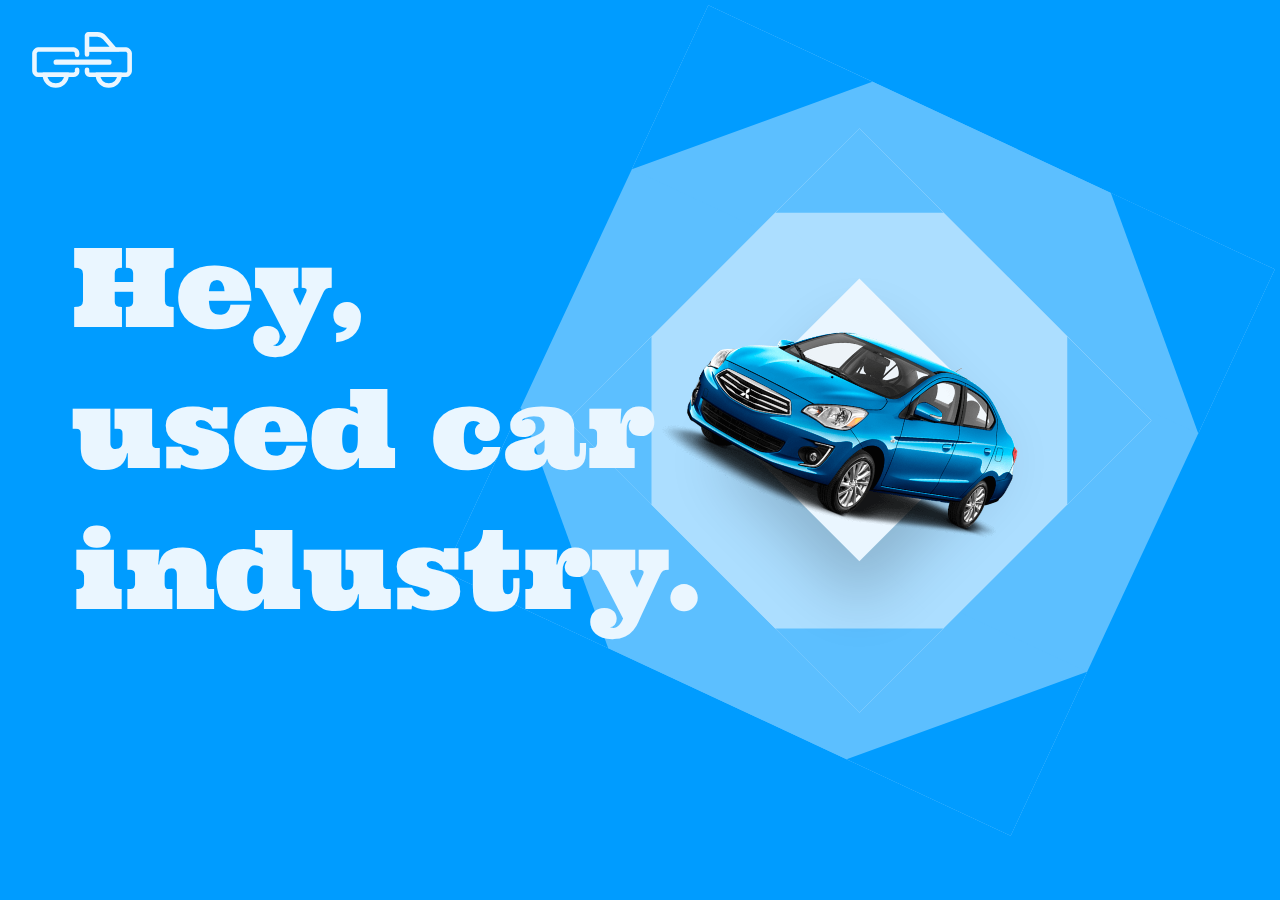
==== index2.html @ 90c80bec "new concept index2.html, new logo" ====
<!DOCTYPE html>
<html>
<head>
    <meta charset="UTF-8">
    <title>CarChain</title>
    <link href="https://fonts.googleapis.com/css?family=Ultra" rel="stylesheet">
    <link rel="stylesheet" type="text/css" href="index2.css" >
</head>

<body>
    <!-- <div class="navigation">
        <a class="nav-link">Trucks</a>
        <a class="nav-link">Cars</a>
        <a class="nav-link">Vans</a>
        <img src="/logo.png" />
        <a class="nav-link">Sell a Vehicle</a>
        <a class="nav-link">My Vehicles</a>
    </div> -->
    <div class="logo-container">
        <?xml version="1.0" encoding="UTF-8"?><svg class="logo-image" width="415px" height="232px" viewBox="0 0 415 232" version="1.1" xmlns="http://www.w3.org/2000/svg" xmlns:xlink="http://www.w3.org/1999/xlink"><!-- Generator: Sketch 52.6 (67491) - http://www.bohemiancoding.com/sketch --><title>Logo1</title><desc>Created with Sketch.</desc><g id="Page-1" stroke="none" stroke-width="1" fill="none" fill-rule="evenodd"><g id="Logo1" transform="translate(9.000000, 10.000000)" stroke="#979797"><g id="SVG-Layer" transform="translate(198.500000, 115.500000) rotate(-270.000000) translate(-198.500000, -115.500000) translate(145.000000, -83.000000)"><g id="Group" transform="translate(0.500000, 0.500000)"><rect id="Rectangle" stroke-width="18" x="51.0032422" y="84.2125" width="3.48231335" height="222.900718" rx="1.74115667"></rect><path d="M22.3691603,218.333092 L14.180103,218.333092 C8.55853461,218.333092 0.384818987,226.93366 0.384818987,232.608588 L0.384824642,307.319452 L0.384830297,381.02446 C0.384830297,386.699387 8.94200969,395.299955 14.563578,395.299955 L90.821224,395.299955 C96.4427358,395.299955 105,386.699387 105,381.02446 L105,306.816524 L105,232.608588 C105,226.93366 98.9307625,218.333092 93.3092507,218.333092 C89.5615762,218.333092 86.6616201,218.333092 84.6093824,218.333092" id="Path" stroke-width="19" stroke-linecap="round"></path><path d="M20.4865923,0.264265649 L9.77379533,0.264265649 C4.15222698,0.264265649 0.384807678,4.86477041 0.384807678,10.5397552 L0.384807678,89.2506195 L0.384818987,162.955627 C0.384818987,168.630555 8.94200969,177.231122 14.563578,177.231122 L90.821224,177.231122 C96.4427358,177.231122 105,168.630555 105,162.955627 L105,88.7476911 L105,10.5397552 C105,4.86477041 98.6165203,0.264265649 92.9950085,0.264265649 L84.5968461,0.264265649" id="Path" stroke-width="19" stroke-linecap="round" stroke-linejoin="round" transform="translate(52.692404, 88.747694) scale(1, -1) translate(-52.692404, -88.747694) "></path></g></g><path d="M89.5,212 C114.076671,212 134,193.643675 134,171 C134,169.64833 134,168.481663 134,167.5 L45,167.5 C45,168.950355 45,170.117022 45,171 C45,193.643675 64.9233286,212 89.5,212 Z" id="Oval" stroke-width="19"></path><path d="M309.5,212 C334.076671,212 354,193.643675 354,171 C354,169.64833 354,168.481663 354,167.5 L265,167.5 C265,168.950355 265,170.117022 265,171 C265,193.643675 284.923329,212 309.5,212 Z" id="Oval" stroke-width="19"></path><path d="M333.445793,61.0226003 L219.27,61.0226003 L219.27,5 C219.27,2.23857625 221.508576,1.14194103e-13 224.27,1.13686838e-13 L262.400303,1.49213975e-13 C274.018886,1.47079675e-13 285.063356,5.05178834 292.66145,13.8415794 L333.445793,61.0226003 Z" id="Path-6" stroke-width="19"></path></g></g></svg>
    </div>
    <div class="hero">
        <div class="layer-one">
            <h1 class="hero-text">Hey,<br> used car<br> industry.</h1>
            <div class="layer-two">
                <div class="layer-three">
                    <div class="layer-four">
                        <img class="hero-image" src="car1.png" />
                    </div>
                </div>
            </div>
        </div>
    </div>
    <script>
        document.getElementsByClassName("logo-image")[0].addEventListener("mouseover", ev => {
            console.log(ev.target);
        });
    </script>
</body>

</html>
---- index2.css ----
html, body {
    margin: 0;
    padding: 0;
}

.logo-container {
    position: absolute;
    width: 100px;
    margin: 2rem;
}
    .logo-image {
        width: 100%;
        height: auto;
        cursor: pointer;
    }
    .logo-image:hover {
        
    }
        .logo-image g {
            stroke: #eaf6ff;
        }

.hero {
    height: 100vh;
    width: 100vw;
    overflow-y: hidden;
}
    .layer-one {
        height: 100%;
        width: 100%;
        background: #009cff;
        display: flex;
    }
        .hero-text {
            font-family: 'Ultra', serif;
            font-size: 110px;
            font-weight: normal;
            position: absolute;
            margin-left: 8vh;
            color: #eaf6ff;
            margin-top: 24vh;
            z-index: 1;
        }
        .layer-two {
            height: 625px;
            background: #5cbfff;
            margin: 12vh 12vh 0 auto;
            display: flex;
            position: relative;
            transform: rotate(25deg);
        }
        .layer-two, .layer-two::before, .layer-two::after {
            width: 625px;
        }
        .layer-two::before, .layer-two::after {
            border-left: solid #019cff 181.25px;
            border-right: solid #019cff 181.25px;
        }
        .layer-two::before {
            border-bottom: solid #5cbfff 181.25px;
        }
        .layer-two::after {
            border-top: solid #5cbfff 181.25px;
        }
        .layer-two::before, .layer-two::after,
        .layer-three::before, .layer-three::after {
            content: "";
            position: absolute;
            box-sizing: border-box;
            height: 0;
        }
        .layer-two::after, .layer-three::after {
            bottom: 0;
        }
            .layer-three {
                background: #acdeff;
                height: 412.5px;
                position: absolute;
                margin: 106.25px 0 0 106.25px;
                z-index: 1;
                transform: rotate(20deg);
            }
            .layer-three, .layer-three::before, .layer-three::after {
                width: 412.5px;
            }
            .layer-three::before, .layer-three::after {
                border-left: solid #5cbfff 119.625px;
                border-right: solid #5cbfff 119.625px;
            }
            .layer-three::before {
                border-bottom: solid #acdeff 119.625px;
            }
            .layer-three::after {
                border-top: solid #acdeff 119.625px;
            }
                .layer-four {
                    width: 200px;
                    height: 200px;
                    background: #eaf6ff;
                    position: absolute;
                    display: flex;
                    justify-content: center;
                    align-items: center;
                    margin-top: 106.25px;
                    margin-left: 106.25px;
                    box-shadow: 30px 30px 60px #00000030;
                    z-index: 1;
                }
                    .hero-image {
                        width: 500px;
                        transform: rotate(-20deg);
                        margin-left: 50px;
                        margin-bottom: 30px;
                    }
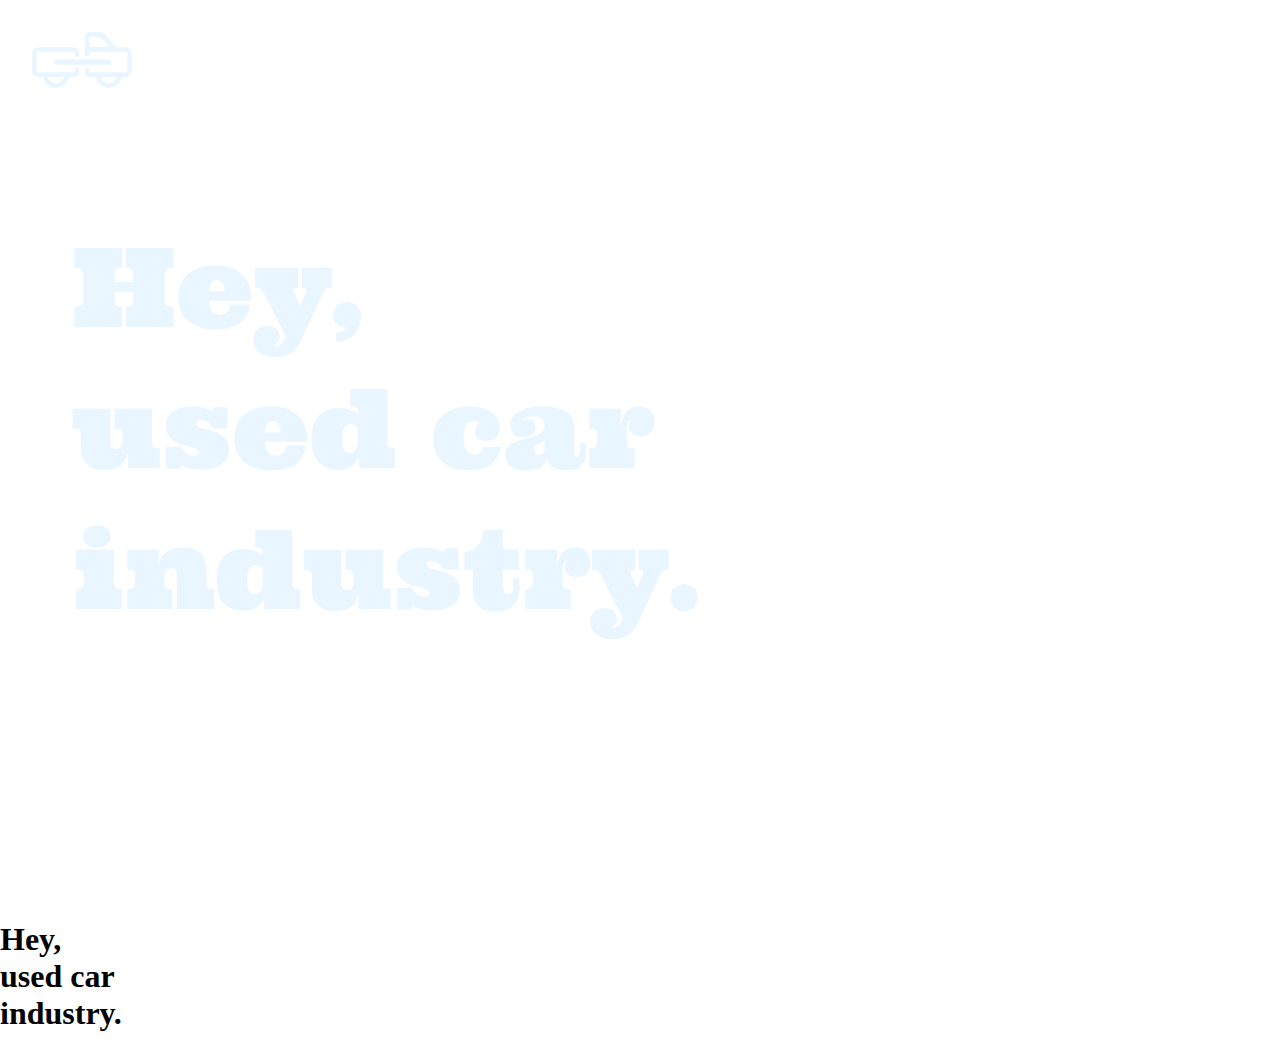
==== commit e827af87: "homepage concept 2" ====
--- a/index2.html
+++ b/index2.html
@@ -5,6 +5,7 @@
     <title>CarChain</title>
     <link href="https://fonts.googleapis.com/css?family=Ultra" rel="stylesheet">
     <link rel="stylesheet" type="text/css" href="index2.css" >
+    <script src="index2.js"></script>
 </head>
 
 <body>
@@ -20,12 +21,28 @@
         <?xml version="1.0" encoding="UTF-8"?><svg class="logo-image" width="415px" height="232px" viewBox="0 0 415 232" version="1.1" xmlns="http://www.w3.org/2000/svg" xmlns:xlink="http://www.w3.org/1999/xlink"><!-- Generator: Sketch 52.6 (67491) - http://www.bohemiancoding.com/sketch --><title>Logo1</title><desc>Created with Sketch.</desc><g id="Page-1" stroke="none" stroke-width="1" fill="none" fill-rule="evenodd"><g id="Logo1" transform="translate(9.000000, 10.000000)" stroke="#979797"><g id="SVG-Layer" transform="translate(198.500000, 115.500000) rotate(-270.000000) translate(-198.500000, -115.500000) translate(145.000000, -83.000000)"><g id="Group" transform="translate(0.500000, 0.500000)"><rect id="Rectangle" stroke-width="18" x="51.0032422" y="84.2125" width="3.48231335" height="222.900718" rx="1.74115667"></rect><path d="M22.3691603,218.333092 L14.180103,218.333092 C8.55853461,218.333092 0.384818987,226.93366 0.384818987,232.608588 L0.384824642,307.319452 L0.384830297,381.02446 C0.384830297,386.699387 8.94200969,395.299955 14.563578,395.299955 L90.821224,395.299955 C96.4427358,395.299955 105,386.699387 105,381.02446 L105,306.816524 L105,232.608588 C105,226.93366 98.9307625,218.333092 93.3092507,218.333092 C89.5615762,218.333092 86.6616201,218.333092 84.6093824,218.333092" id="Path" stroke-width="19" stroke-linecap="round"></path><path d="M20.4865923,0.264265649 L9.77379533,0.264265649 C4.15222698,0.264265649 0.384807678,4.86477041 0.384807678,10.5397552 L0.384807678,89.2506195 L0.384818987,162.955627 C0.384818987,168.630555 8.94200969,177.231122 14.563578,177.231122 L90.821224,177.231122 C96.4427358,177.231122 105,168.630555 105,162.955627 L105,88.7476911 L105,10.5397552 C105,4.86477041 98.6165203,0.264265649 92.9950085,0.264265649 L84.5968461,0.264265649" id="Path" stroke-width="19" stroke-linecap="round" stroke-linejoin="round" transform="translate(52.692404, 88.747694) scale(1, -1) translate(-52.692404, -88.747694) "></path></g></g><path d="M89.5,212 C114.076671,212 134,193.643675 134,171 C134,169.64833 134,168.481663 134,167.5 L45,167.5 C45,168.950355 45,170.117022 45,171 C45,193.643675 64.9233286,212 89.5,212 Z" id="Oval" stroke-width="19"></path><path d="M309.5,212 C334.076671,212 354,193.643675 354,171 C354,169.64833 354,168.481663 354,167.5 L265,167.5 C265,168.950355 265,170.117022 265,171 C265,193.643675 284.923329,212 309.5,212 Z" id="Oval" stroke-width="19"></path><path d="M333.445793,61.0226003 L219.27,61.0226003 L219.27,5 C219.27,2.23857625 221.508576,1.14194103e-13 224.27,1.13686838e-13 L262.400303,1.49213975e-13 C274.018886,1.47079675e-13 285.063356,5.05178834 292.66145,13.8415794 L333.445793,61.0226003 Z" id="Path-6" stroke-width="19"></path></g></g></svg>
     </div>
     <div class="hero">
-        <div class="layer-one">
+        <div class="hero-layer-one">
             <h1 class="hero-text">Hey,<br> used car<br> industry.</h1>
-            <div class="layer-two">
-                <div class="layer-three">
-                    <div class="layer-four">
-                        <img class="hero-image" src="car1.png" />
+            <div class="hero-layer-two">
+                <div class="hero-layer-three">
+                    <div class="hero-layer-four">
+                        <!-- <img class="hero-image" src="car1.png" /> -->
+                    </div>
+                </div>
+            </div>
+        </div>
+        <div class="scroll-affordance-container">
+            <svg width="41px" height="60px" viewBox="0 0 41 70" version="1.1" xmlns="http://www.w3.org/2000/svg" xmlns:xlink="http://www.w3.org/1999/xlink"><g id="Page-1" stroke="none" stroke-width="1" fill="none" fill-rule="evenodd"><g id="Mouse" stroke="#FFFFFF" stroke-width="3"><rect id="Rectangle" x="1.5" y="1.5" width="38" height="67" rx="19"></rect></g></g></svg>
+            <svg class="scroll-dot" width="14px" height="14px" viewBox="0 0 14 14" version="1.1" xmlns="http://www.w3.org/2000/svg" xmlns:xlink="http://www.w3.org/1999/xlink"><g id="Page-1" stroke="none" stroke-width="1" fill="none" fill-rule="evenodd"><g id="Mouse" transform="translate(-14.000000, -13.000000)" fill="#FFFFFF"><circle id="Oval" cx="21" cy="20" r="7"></circle></g></g></svg>
+        </div>
+    </div>
+    <div class="hero-2">
+        <div class="hero-2-layer-one">
+            <h1 class="hero-2-text">Hey,<br> used car<br> industry.</h1>
+            <div class="hero-2-layer-two">
+                <div class="hero-2-layer-three">
+                    <div class="hero-2-layer-four">
+                        <!-- <img class="hero-image" src="car1.png" /> -->
                     </div>
                 </div>
             </div>
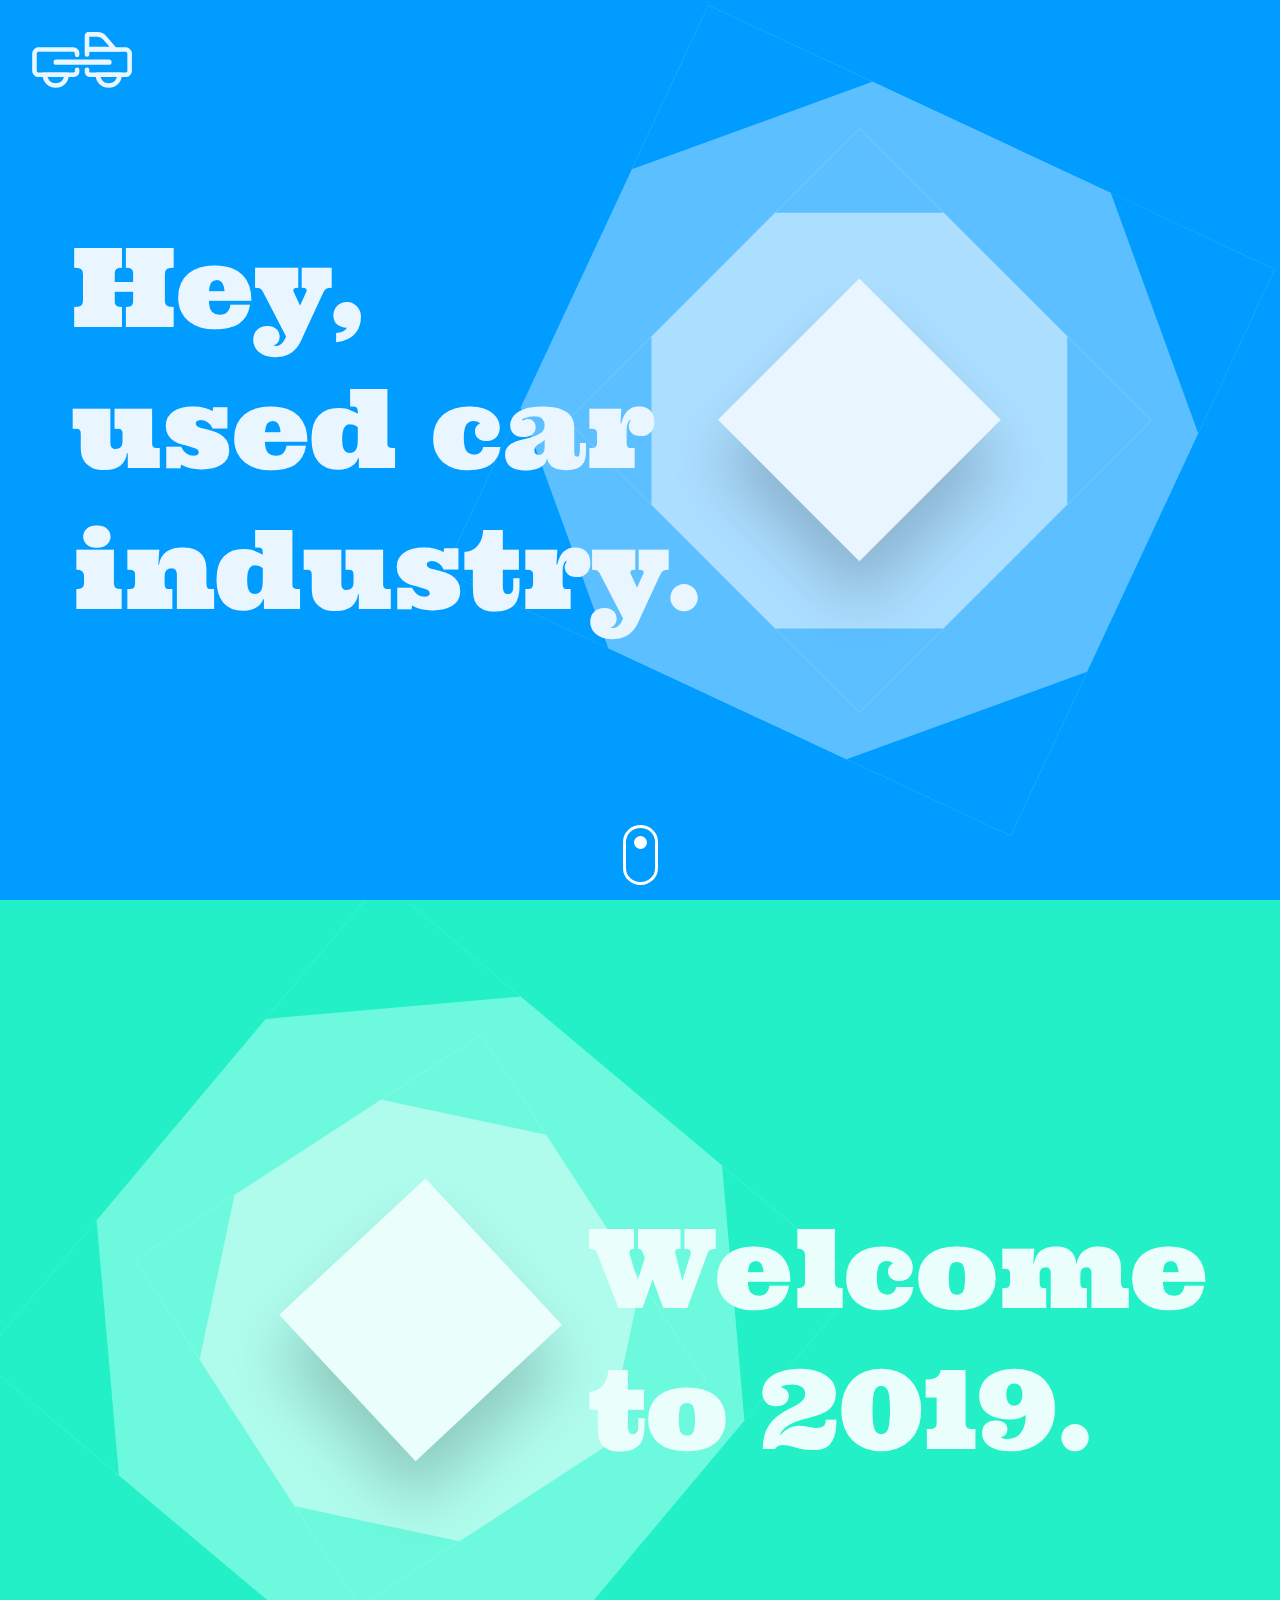
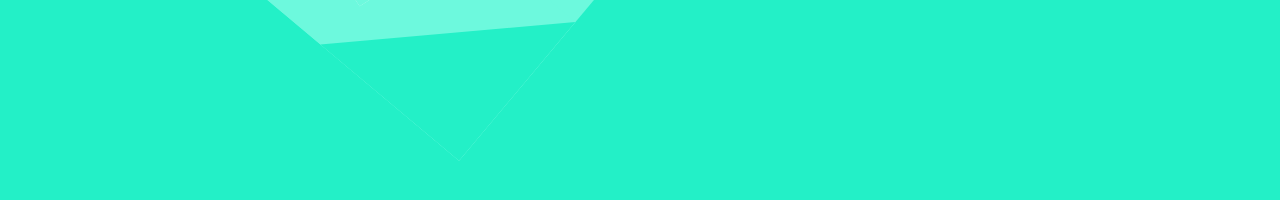
==== commit a3aa9666: "rotate shapes on scroll" ====
--- a/index2.html
+++ b/index2.html
@@ -32,13 +32,14 @@
             </div>
         </div>
         <div class="scroll-affordance-container">
-            <svg width="41px" height="60px" viewBox="0 0 41 70" version="1.1" xmlns="http://www.w3.org/2000/svg" xmlns:xlink="http://www.w3.org/1999/xlink"><g id="Page-1" stroke="none" stroke-width="1" fill="none" fill-rule="evenodd"><g id="Mouse" stroke="#FFFFFF" stroke-width="3"><rect id="Rectangle" x="1.5" y="1.5" width="38" height="67" rx="19"></rect></g></g></svg>
-            <svg class="scroll-dot" width="14px" height="14px" viewBox="0 0 14 14" version="1.1" xmlns="http://www.w3.org/2000/svg" xmlns:xlink="http://www.w3.org/1999/xlink"><g id="Page-1" stroke="none" stroke-width="1" fill="none" fill-rule="evenodd"><g id="Mouse" transform="translate(-14.000000, -13.000000)" fill="#FFFFFF"><circle id="Oval" cx="21" cy="20" r="7"></circle></g></g></svg>
+            <div class="scroll-mouse">
+                <div class="scroll-dot"></div>
+            </div>
         </div>
     </div>
     <div class="hero-2">
         <div class="hero-2-layer-one">
-            <h1 class="hero-2-text">Hey,<br> used car<br> industry.</h1>
+            <h1 class="hero-2-text">Welcome<br> to 2019.</h1>
             <div class="hero-2-layer-two">
                 <div class="hero-2-layer-three">
                     <div class="hero-2-layer-four">
--- a/index2.css
+++ b/index2.css
@@ -20,12 +20,12 @@
             stroke: #eaf6ff;
         }
 
-.hero {
+.hero, .hero-2 {
     height: 100vh;
     width: 100vw;
-    overflow-y: hidden;
-}
-    .layer-one {
+    overflow: hidden;
+}
+    .hero-layer-one {
         height: 100%;
         width: 100%;
         background: #009cff;
@@ -36,12 +36,11 @@
             font-size: 110px;
             font-weight: normal;
             position: absolute;
-            margin-left: 8vh;
+            margin: 24vh 0 0 8vh;
             color: #eaf6ff;
-            margin-top: 24vh;
             z-index: 1;
         }
-        .layer-two {
+        .hero-layer-two {
             height: 625px;
             background: #5cbfff;
             margin: 12vh 12vh 0 auto;
@@ -49,30 +48,30 @@
             position: relative;
             transform: rotate(25deg);
         }
-        .layer-two, .layer-two::before, .layer-two::after {
+        .hero-layer-two, .hero-layer-two::before, .hero-layer-two::after {
             width: 625px;
         }
-        .layer-two::before, .layer-two::after {
-            border-left: solid #019cff 181.25px;
-            border-right: solid #019cff 181.25px;
-        }
-        .layer-two::before {
+        .hero-layer-two::before, .hero-layer-two::after {
+            border-left: solid #009cff 181.25px;
+            border-right: solid #009cff 181.25px;
+        }
+        .hero-layer-two::before {
             border-bottom: solid #5cbfff 181.25px;
         }
-        .layer-two::after {
+        .hero-layer-two::after {
             border-top: solid #5cbfff 181.25px;
         }
-        .layer-two::before, .layer-two::after,
-        .layer-three::before, .layer-three::after {
+        .hero-layer-two::before, .hero-layer-two::after,
+        .hero-layer-three::before, .hero-layer-three::after {
             content: "";
             position: absolute;
             box-sizing: border-box;
             height: 0;
         }
-        .layer-two::after, .layer-three::after {
+        .hero-layer-two::after, .hero-layer-three::after {
             bottom: 0;
         }
-            .layer-three {
+            .hero-layer-three {
                 background: #acdeff;
                 height: 412.5px;
                 position: absolute;
@@ -80,20 +79,20 @@
                 z-index: 1;
                 transform: rotate(20deg);
             }
-            .layer-three, .layer-three::before, .layer-three::after {
+            .hero-layer-three, .hero-layer-three::before, .hero-layer-three::after {
                 width: 412.5px;
             }
-            .layer-three::before, .layer-three::after {
+            .hero-layer-three::before, .hero-layer-three::after {
                 border-left: solid #5cbfff 119.625px;
                 border-right: solid #5cbfff 119.625px;
             }
-            .layer-three::before {
+            .hero-layer-three::before {
                 border-bottom: solid #acdeff 119.625px;
             }
-            .layer-three::after {
+            .hero-layer-three::after {
                 border-top: solid #acdeff 119.625px;
             }
-                .layer-four {
+                .hero-layer-four {
                     width: 200px;
                     height: 200px;
                     background: #eaf6ff;
@@ -111,4 +110,130 @@
                         transform: rotate(-20deg);
                         margin-left: 50px;
                         margin-bottom: 30px;
-                    }+                    }
+    .scroll-affordance-container {
+        position: absolute;
+        bottom: 15px;
+        width: 100%;
+        display: flex;
+        justify-content: center;
+    }
+        .scroll-mouse {
+            height: 60px;
+            width: 35px;
+            display: flex;
+            justify-content: center;
+            border: solid white;
+            border-radius: 50% / 28%;
+            box-sizing: border-box;
+        }
+        .scroll-dot {
+            width: 13px;
+            height: 13px;
+            background: white;
+            border-radius: 50%;
+            margin-top: 8px;
+            transition: margin-top;
+            animation: scroll-dot-animate 1.9s infinite;
+        }
+
+.hero-2-layer-one {
+    height: 100%;
+    width: 100%;
+    background: #23F0C7;
+    display: flex;
+}
+    .hero-2-text {
+        font-family: 'Ultra', serif;
+        font-size: 110px;
+        font-weight: normal;
+        position: absolute;
+        right: 0;
+        margin: 33vh 8vh 0 0;
+        color: #eafffb;
+        z-index: 1;
+    }
+    .hero-2-layer-two {
+        height: 625px;
+        background: #6df9dd;
+        margin: 12vh 0 0 12vh;
+        display: flex;
+        position: relative;
+        transform: rotate(40deg);
+    }
+    .hero-2-layer-two, .hero-2-layer-two::before, .hero-2-layer-two::after {
+        width: 625px;
+    }
+    .hero-2-layer-two::before, .hero-2-layer-two::after {
+        border-left: solid #23F0C7 181.25px;
+        border-right: solid #23F0C7 181.25px;
+    }
+    .hero-2-layer-two::before {
+        border-bottom: solid #6df9dd 181.25px;
+    }
+    .hero-2-layer-two::after {
+        border-top: solid #6df9dd 181.25px;
+    }
+    .hero-2-layer-two::before, .hero-2-layer-two::after,
+    .hero-2-layer-three::before, .hero-2-layer-three::after {
+        content: "";
+        position: absolute;
+        box-sizing: border-box;
+        height: 0;
+    }
+    .hero-2-layer-two::after, .hero-2-layer-three::after {
+        bottom: 0;
+    }
+        .hero-2-layer-three {
+            background: #affbec;
+            height: 412.5px;
+            position: absolute;
+            margin: 106.25px 0 0 106.25px;
+            z-index: 1;
+            transform: rotate(17deg);
+        }
+        .hero-2-layer-three, .hero-2-layer-three::before, .hero-2-layer-three::after {
+            width: 412.5px;
+        }
+        .hero-2-layer-three::before, .hero-2-layer-three::after {
+            border-left: solid #6df9dd 119.625px;
+            border-right: solid #6df9dd 119.625px;
+        }
+        .hero-2-layer-three::before {
+            border-bottom: solid #affbec 119.625px;
+        }
+        .hero-2-layer-three::after {
+            border-top: solid #affbec 119.625px;
+        }
+            .hero-2-layer-four {
+                width: 200px;
+                height: 200px;
+                background: #eafffb;
+                position: absolute;
+                display: flex;
+                justify-content: center;
+                align-items: center;
+                margin-top: 106.25px;
+                margin-left: 106.25px;
+                box-shadow: 30px 30px 60px #00000030;
+                transform: rotate(-10deg);
+                z-index: 1;
+            }
+                .hero-2-image {
+                    width: 500px;
+                    transform: rotate(-20deg);
+                    margin-left: 50px;
+                    margin-bottom: 30px;
+                }
+
+@keyframes scroll-dot-animate {
+    0% {
+        margin-top: 8px;
+    }
+    85% {
+        margin-top: 32px;
+    }
+    100% {
+        margin-top: 8px;
+    }
+}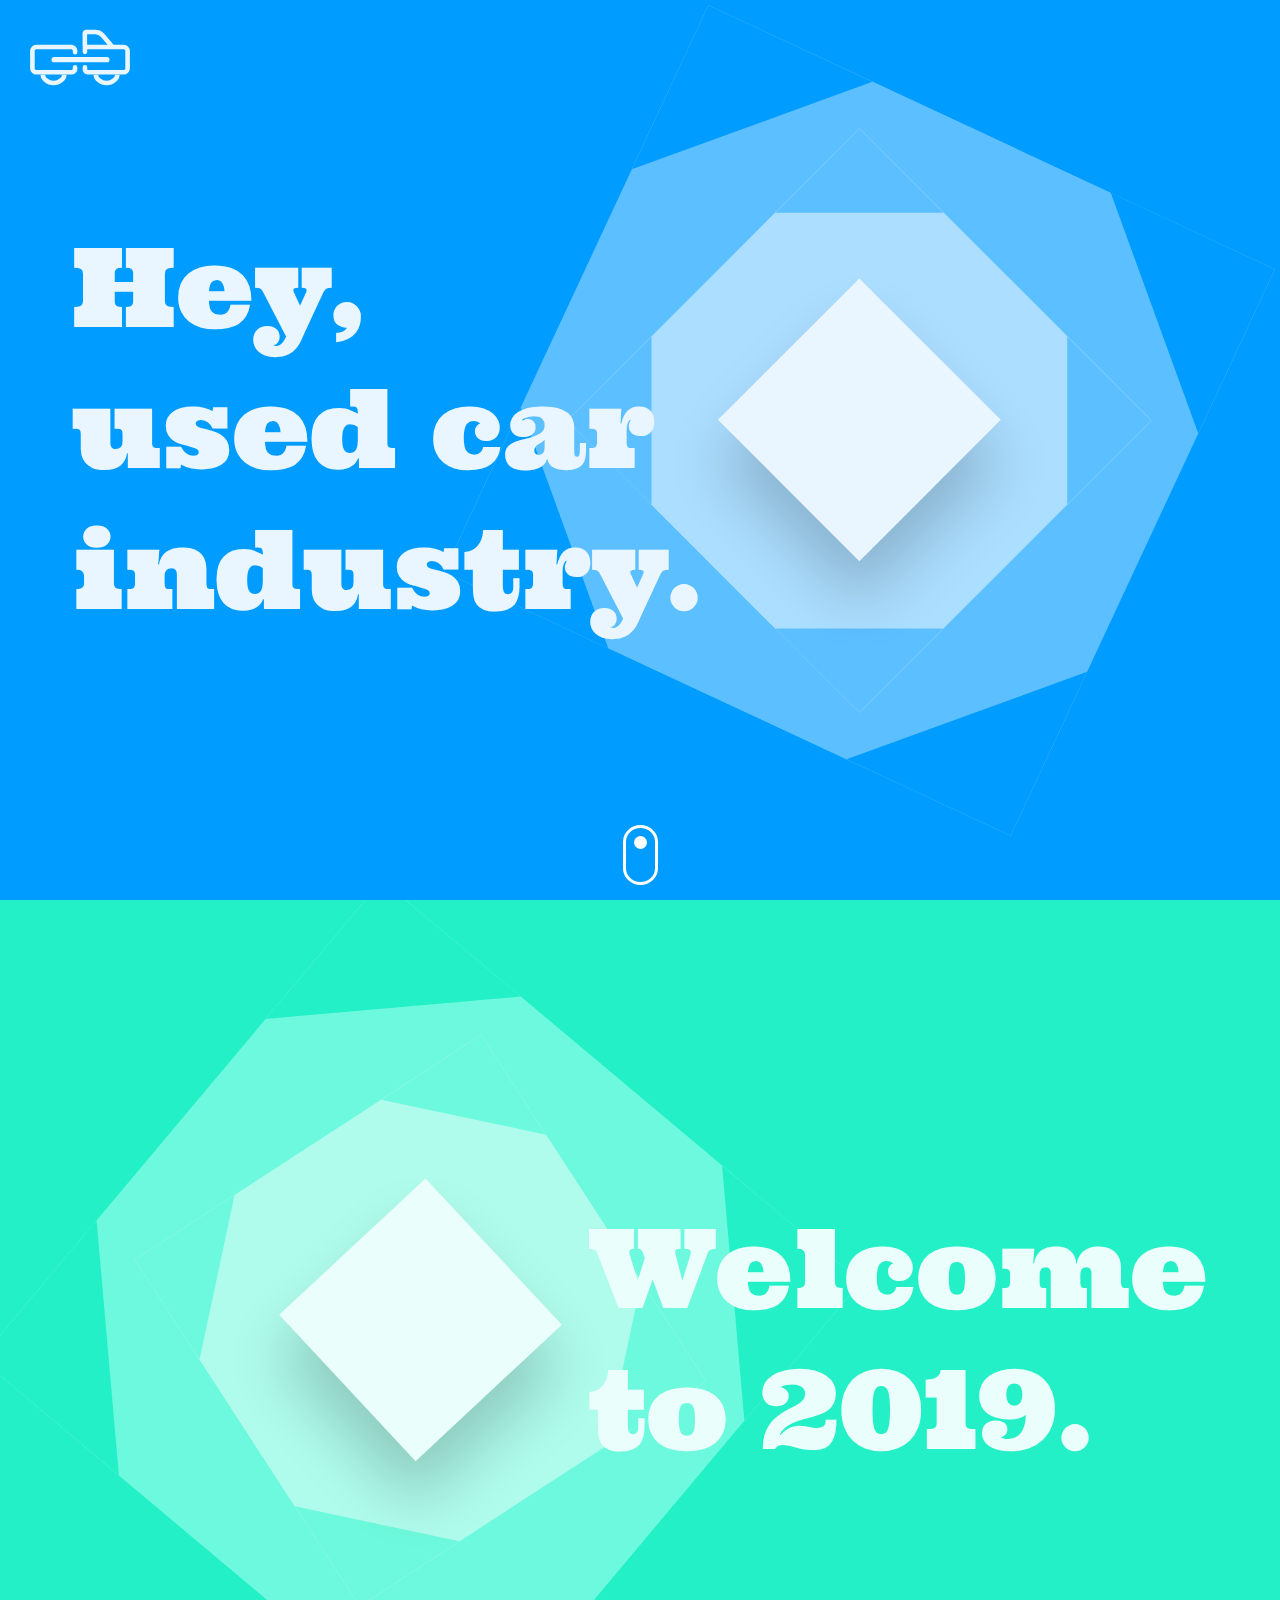
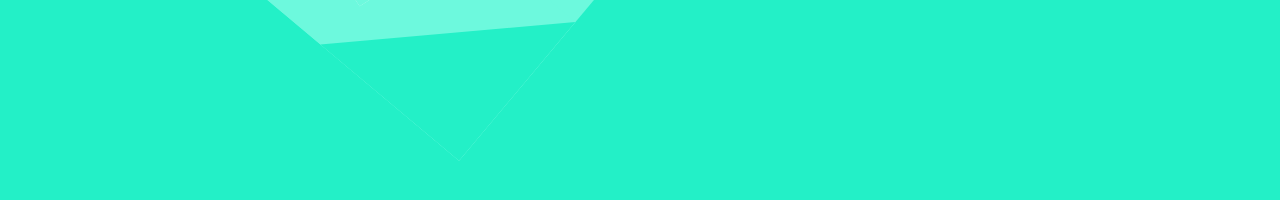
==== commit c92e49d5: "clean up logo" ====
--- a/index2.html
+++ b/index2.html
@@ -18,7 +18,19 @@
         <a class="nav-link">My Vehicles</a>
     </div> -->
     <div class="logo-container">
-        <?xml version="1.0" encoding="UTF-8"?><svg class="logo-image" width="415px" height="232px" viewBox="0 0 415 232" version="1.1" xmlns="http://www.w3.org/2000/svg" xmlns:xlink="http://www.w3.org/1999/xlink"><!-- Generator: Sketch 52.6 (67491) - http://www.bohemiancoding.com/sketch --><title>Logo1</title><desc>Created with Sketch.</desc><g id="Page-1" stroke="none" stroke-width="1" fill="none" fill-rule="evenodd"><g id="Logo1" transform="translate(9.000000, 10.000000)" stroke="#979797"><g id="SVG-Layer" transform="translate(198.500000, 115.500000) rotate(-270.000000) translate(-198.500000, -115.500000) translate(145.000000, -83.000000)"><g id="Group" transform="translate(0.500000, 0.500000)"><rect id="Rectangle" stroke-width="18" x="51.0032422" y="84.2125" width="3.48231335" height="222.900718" rx="1.74115667"></rect><path d="M22.3691603,218.333092 L14.180103,218.333092 C8.55853461,218.333092 0.384818987,226.93366 0.384818987,232.608588 L0.384824642,307.319452 L0.384830297,381.02446 C0.384830297,386.699387 8.94200969,395.299955 14.563578,395.299955 L90.821224,395.299955 C96.4427358,395.299955 105,386.699387 105,381.02446 L105,306.816524 L105,232.608588 C105,226.93366 98.9307625,218.333092 93.3092507,218.333092 C89.5615762,218.333092 86.6616201,218.333092 84.6093824,218.333092" id="Path" stroke-width="19" stroke-linecap="round"></path><path d="M20.4865923,0.264265649 L9.77379533,0.264265649 C4.15222698,0.264265649 0.384807678,4.86477041 0.384807678,10.5397552 L0.384807678,89.2506195 L0.384818987,162.955627 C0.384818987,168.630555 8.94200969,177.231122 14.563578,177.231122 L90.821224,177.231122 C96.4427358,177.231122 105,168.630555 105,162.955627 L105,88.7476911 L105,10.5397552 C105,4.86477041 98.6165203,0.264265649 92.9950085,0.264265649 L84.5968461,0.264265649" id="Path" stroke-width="19" stroke-linecap="round" stroke-linejoin="round" transform="translate(52.692404, 88.747694) scale(1, -1) translate(-52.692404, -88.747694) "></path></g></g><path d="M89.5,212 C114.076671,212 134,193.643675 134,171 C134,169.64833 134,168.481663 134,167.5 L45,167.5 C45,168.950355 45,170.117022 45,171 C45,193.643675 64.9233286,212 89.5,212 Z" id="Oval" stroke-width="19"></path><path d="M309.5,212 C334.076671,212 354,193.643675 354,171 C354,169.64833 354,168.481663 354,167.5 L265,167.5 C265,168.950355 265,170.117022 265,171 C265,193.643675 284.923329,212 309.5,212 Z" id="Oval" stroke-width="19"></path><path d="M333.445793,61.0226003 L219.27,61.0226003 L219.27,5 C219.27,2.23857625 221.508576,1.14194103e-13 224.27,1.13686838e-13 L262.400303,1.49213975e-13 C274.018886,1.47079675e-13 285.063356,5.05178834 292.66145,13.8415794 L333.445793,61.0226003 Z" id="Path-6" stroke-width="19"></path></g></g></svg>
+        <?xml version="1.0" encoding="UTF-8"?>
+        <svg class="logo-image" width="415px" height="232px" viewBox="0 0 415 232" version="1.1" xmlns="http://www.w3.org/2000/svg" xmlns:xlink="http://www.w3.org/1999/xlink">
+            <g stroke="none" stroke-width="1" fill="none" fill-rule="evenodd">
+                <g transform="translate(198.500000, 115.500000) rotate(-270.000000) translate(-198.500000, -115.500000) translate(145.000000, -83.000000)">
+                    <rect id="middle-chain" stroke-width="18" x="51.0032422" y="84.2125" width="3.48231335" height="222.900718" rx="1.74115667"></rect>
+                    <path d="M22.3691603,218.333092 L14.180103,218.333092 C8.55853461,218.333092 0.384818987,226.93366 0.384818987,232.608588 L0.384824642,307.319452 L0.384830297,381.02446 C0.384830297,386.699387 8.94200969,395.299955 14.563578,395.299955 L90.821224,395.299955 C96.4427358,395.299955 105,386.699387 105,381.02446 L105,306.816524 L105,232.608588 C105,226.93366 98.9307625,218.333092 93.3092507,218.333092 C89.5615762,218.333092 86.6616201,218.333092 84.6093824,218.333092" id="left-chain" stroke-width="19" stroke-linecap="round"></path>
+                    <path d="M20.4865923,0.264265649 L0.384807678,0.264265649 L0.384807678,89.2506195 L0.384818987,162.955627 C0.384818987,168.630555 8.94200969,177.231122 14.563578,177.231122 L90.821224,177.231122 C96.4427358,177.231122 105,168.630555 105,162.955627 L105,88.7476911 L105,10.5397552 C105,4.86477041 98.6165203,0.264265649 92.9950085,0.264265649 L84.5968461,0.264265649" id="right-chain" stroke-width="19" stroke-linecap="round" stroke-linejoin="round" transform="translate(52.692404, 88.747694) scale(1, -1) translate(-52.692404, -88.747694) "></path>
+                </g>
+                <path d="M45,177 C45,193.643675 64.9233286,212 89.5,212 C114.076671,212 134,193.643675 134,177" id="left-wheel" stroke-width="19"></path>
+                <path d="M265,177 C265,193.643675 284.923329,212 309.5,212 C334.076671,212 354,193.643675 354,177" id="right-wheel" stroke-width="19"></path>
+                <path d="M219.27,58 L219.27,5 C219.27,2.23857625 221.508576,9.64305346e-14 224.27,9.59232693e-14 L262.400303,1.10134124e-13 C274.018886,1.07999825e-13 285.063356,5.05178834 292.66145,13.8415794 L331.445793,59.0226003" id="car-hood" stroke-width="19"></path>
+            </g>
+        </svg>
     </div>
     <div class="hero">
         <div class="hero-layer-one">
@@ -49,11 +61,6 @@
             </div>
         </div>
     </div>
-    <script>
-        document.getElementsByClassName("logo-image")[0].addEventListener("mouseover", ev => {
-            console.log(ev.target);
-        });
-    </script>
 </body>
 
 </html>--- a/index2.css
+++ b/index2.css
@@ -12,6 +12,7 @@
         width: 100%;
         height: auto;
         cursor: pointer;
+        overflow: visible;
     }
     .logo-image:hover {
         
@@ -133,7 +134,7 @@
             background: white;
             border-radius: 50%;
             margin-top: 8px;
-            transition: margin-top;
+            transition: all;
             animation: scroll-dot-animate 1.9s infinite;
         }
 
@@ -229,9 +230,14 @@
 @keyframes scroll-dot-animate {
     0% {
         margin-top: 8px;
+        height: 13px;
     }
     85% {
         margin-top: 32px;
+        height: 13px;
+    }
+    92% {
+        height: 18px;
     }
     100% {
         margin-top: 8px;
